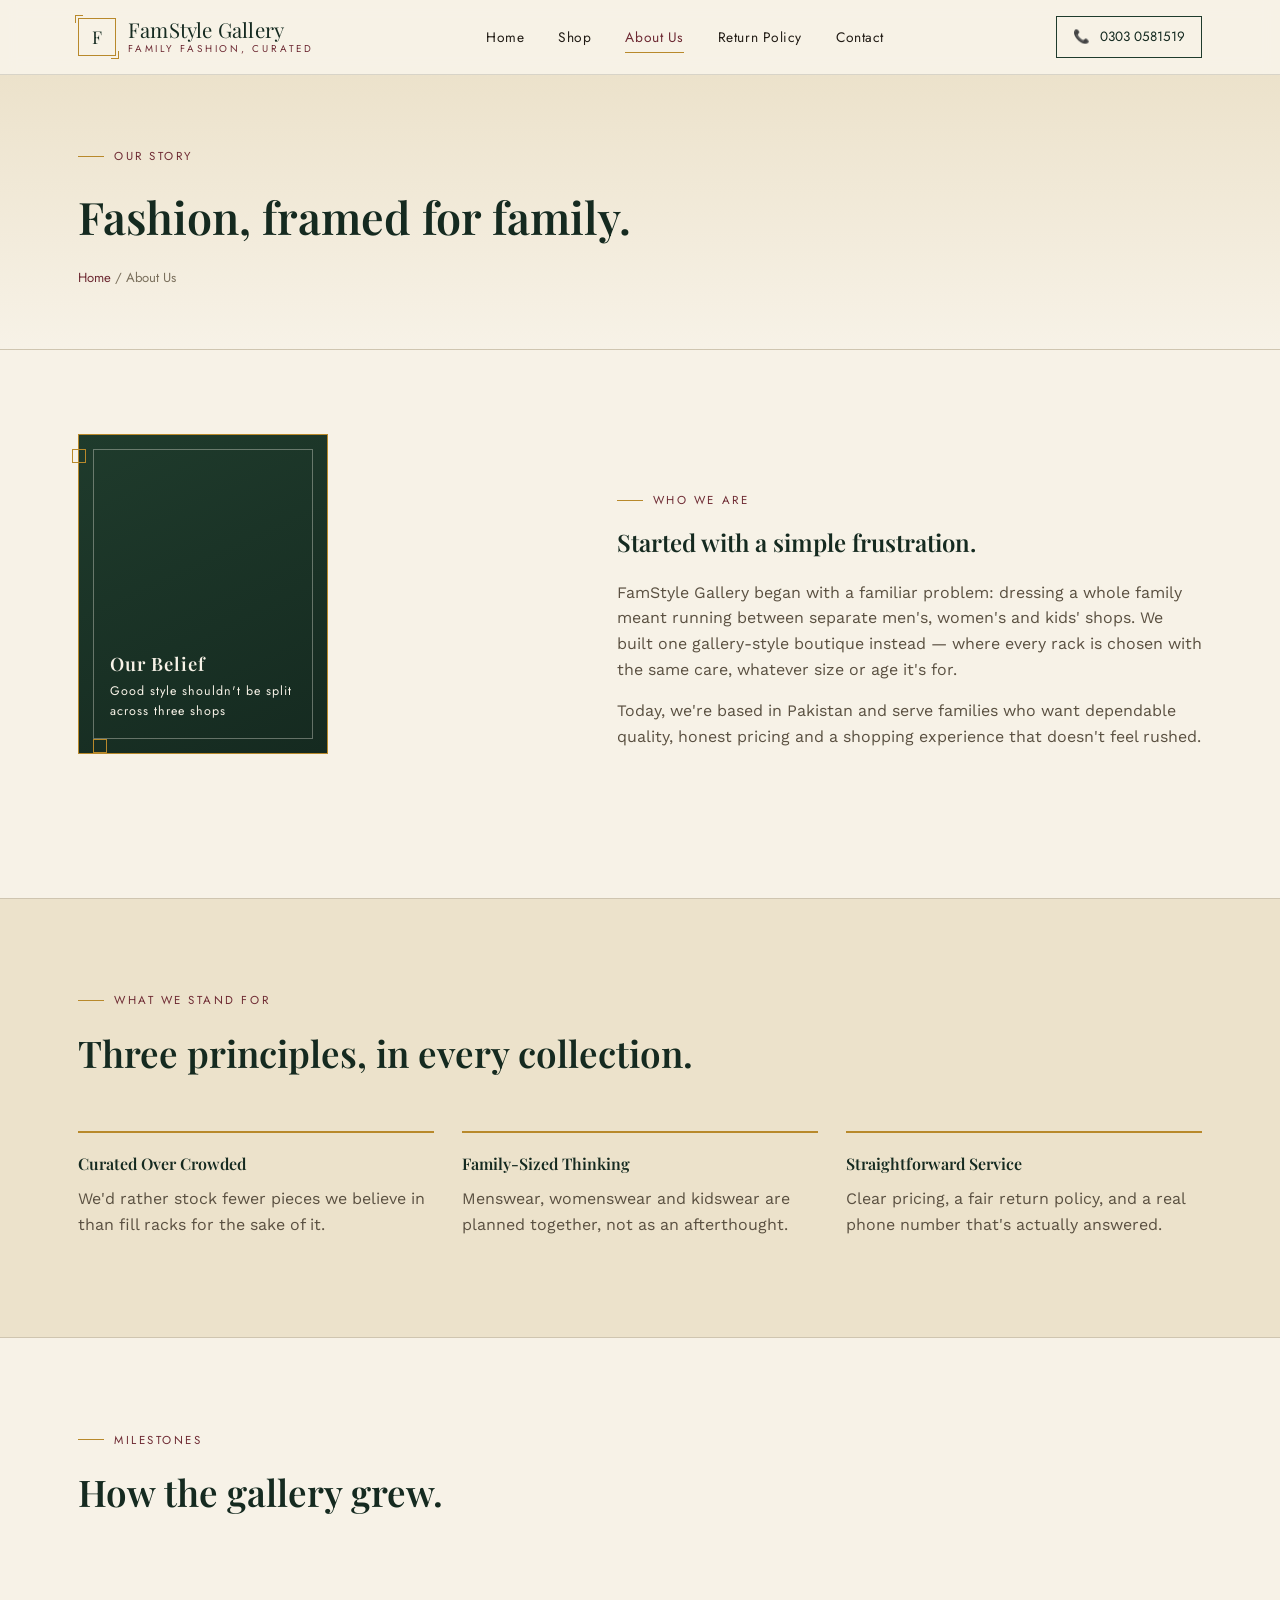
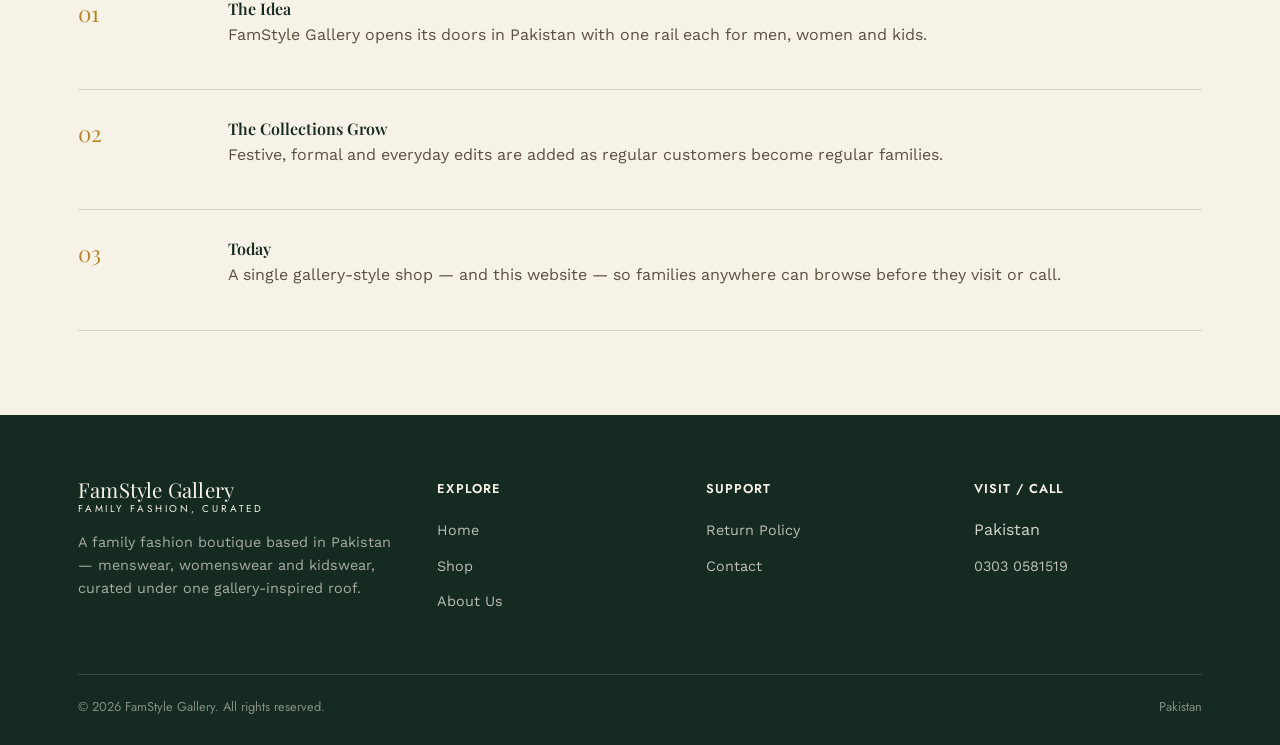
==== about.html @ d1aa27d8 "Add files via upload" ====
<!DOCTYPE html>
<html lang="en">
<head>
<meta charset="UTF-8">
<meta name="viewport" content="width=device-width, initial-scale=1.0">
<title>About Us | FamStyle Gallery</title>
<meta name="description" content="Learn about FamStyle Gallery, a family-run fashion boutique in Pakistan.">
<link rel="preconnect" href="https://fonts.googleapis.com">
<link href="https://fonts.googleapis.com/css2?family=Playfair+Display:wght@500;600;700&family=Work+Sans:wght@400;500;600&family=Jost:wght@400;500&display=swap" rel="stylesheet">
<link rel="stylesheet" href="style.css">
</head>
<body>

<header class="site-header">
  <div class="wrap">
    <a href="index.html" class="brand">
      <span class="brand-mark">F</span>
      <span class="brand-name">FamStyle Gallery<span>Family Fashion, Curated</span></span>
    </a>
    <nav class="main-nav">
      <ul>
        <li><a href="index.html">Home</a></li>
        <li><a href="shop.html">Shop</a></li>
        <li><a href="about.html" class="active">About Us</a></li>
        <li><a href="return-policy.html">Return Policy</a></li>
        <li><a href="contact.html">Contact</a></li>
      </ul>
    </nav>
    <a class="header-cta" href="tel:03030581519"><span>📞</span><span class="long">0303&nbsp;0581519</span></a>
    <button class="nav-toggle" aria-label="Toggle menu">☰ Menu</button>
  </div>
</header>

<section class="page-hero">
  <div class="wrap">
    <span class="eyebrow">Our Story</span>
    <h1>Fashion, framed for family.</h1>
    <p class="breadcrumb"><a href="index.html">Home</a> / About Us</p>
  </div>
</section>

<section class="reveal">
  <div class="wrap">
    <div class="split">
      <div class="split-visual">
        <div class="frame frame-a c-tl" style="left:0;">
          <div class="frame-inner">
            <div class="frame-tag"><b>Our Belief</b>Good style shouldn't be split across three shops</div>
          </div>
        </div>
      </div>
      <div>
        <span class="eyebrow">Who We Are</span>
        <h2 style="margin-top:14px;">Started with a simple frustration.</h2>
        <p style="margin-top:18px; color:#5a5041;">FamStyle Gallery began with a familiar problem: dressing a whole family meant running between separate men's, women's and kids' shops. We built one gallery-style boutique instead — where every rack is chosen with the same care, whatever size or age it's for.</p>
        <p style="color:#5a5041;">Today, we're based in Pakistan and serve families who want dependable quality, honest pricing and a shopping experience that doesn't feel rushed.</p>
      </div>
    </div>
  </div>
</section>

<section class="reveal" style="background:var(--sand); border-top:1px solid var(--line); border-bottom:1px solid var(--line);">
  <div class="wrap">
    <div class="section-head">
      <span class="eyebrow">What We Stand For</span>
      <h2>Three principles, in every collection.</h2>
    </div>
    <div class="value-grid">
      <div class="value-card">
        <h4>Curated Over Crowded</h4>
        <p style="color:#5a5041;">We'd rather stock fewer pieces we believe in than fill racks for the sake of it.</p>
      </div>
      <div class="value-card">
        <h4>Family-Sized Thinking</h4>
        <p style="color:#5a5041;">Menswear, womenswear and kidswear are planned together, not as an afterthought.</p>
      </div>
      <div class="value-card">
        <h4>Straightforward Service</h4>
        <p style="color:#5a5041;">Clear pricing, a fair return policy, and a real phone number that's actually answered.</p>
      </div>
    </div>
  </div>
</section>

<section class="reveal">
  <div class="wrap">
    <div class="section-head">
      <span class="eyebrow">Milestones</span>
      <h2>How the gallery grew.</h2>
    </div>
    <div class="timeline">
      <div class="timeline-item">
        <div class="yr">01</div>
        <div>
          <h4>The Idea</h4>
          <p style="color:#5a5041;">FamStyle Gallery opens its doors in Pakistan with one rail each for men, women and kids.</p>
        </div>
      </div>
      <div class="timeline-item">
        <div class="yr">02</div>
        <div>
          <h4>The Collections Grow</h4>
          <p style="color:#5a5041;">Festive, formal and everyday edits are added as regular customers become regular families.</p>
        </div>
      </div>
      <div class="timeline-item">
        <div class="yr">03</div>
        <div>
          <h4>Today</h4>
          <p style="color:#5a5041;">A single gallery-style shop — and this website — so families anywhere can browse before they visit or call.</p>
        </div>
      </div>
    </div>
  </div>
</section>

<footer class="site-footer">
  <div class="wrap">
    <div class="footer-grid">
      <div>
        <div class="brand-name">FamStyle Gallery<span>Family Fashion, Curated</span></div>
        <p style="margin-top:16px;">A family fashion boutique based in Pakistan — menswear, womenswear and kidswear, curated under one gallery-inspired roof.</p>
      </div>
      <div>
        <h4>Explore</h4>
        <ul class="footer-links">
          <li><a href="index.html">Home</a></li>
          <li><a href="shop.html">Shop</a></li>
          <li><a href="about.html">About Us</a></li>
        </ul>
      </div>
      <div>
        <h4>Support</h4>
        <ul class="footer-links">
          <li><a href="return-policy.html">Return Policy</a></li>
          <li><a href="contact.html">Contact</a></li>
        </ul>
      </div>
      <div>
        <h4>Visit / Call</h4>
        <ul class="footer-links">
          <li>Pakistan</li>
          <li><a href="tel:03030581519">0303 0581519</a></li>
        </ul>
      </div>
    </div>
    <div class="footer-bottom">
      <span>© 2026 FamStyle Gallery. All rights reserved.</span>
      <span>Pakistan</span>
    </div>
  </div>
</footer>

<script src="script.js"></script>
</body>
</html>
---- style.css ----
/* ==========================================================================
   FamStyle Gallery — design tokens
   Palette: deep forest, jewel maroon, antique gold, warm ivory, soft sand
   Type: Playfair Display (display) + Work Sans (body) + Jost (labels)
   Signature: gold corner-bracket "frame" motif on every showcased item
   ========================================================================== */

:root{
  --ink:        #211b14;
  --ivory:      #f7f2e7;
  --sand:       #ece2cb;
  --forest:     #1f3b2c;
  --forest-deep:#152A20;
  --maroon:     #6e2a33;
  --gold:       #b8892b;
  --gold-light: #d9b56a;
  --line:       rgba(33,27,20,0.14);

  --font-display: "Playfair Display", "Georgia", serif;
  --font-body:    "Work Sans", "Segoe UI", sans-serif;
  --font-label:   "Jost", "Work Sans", sans-serif;

  --max: 1180px;
}

*{ box-sizing:border-box; }
html{ scroll-behavior:smooth; }
body{
  margin:0;
  background:var(--ivory);
  color:var(--ink);
  font-family:var(--font-body);
  font-size:16px;
  line-height:1.6;
  -webkit-font-smoothing:antialiased;
}
img{ max-width:100%; display:block; }
a{ color:inherit; text-decoration:none; }
ul{ list-style:none; margin:0; padding:0; }
h1,h2,h3,h4{ font-family:var(--font-display); font-weight:600; margin:0; color:var(--forest-deep); }
p{ margin:0 0 1em; }

.wrap{ max-width:var(--max); margin:0 auto; padding:0 28px; }

.eyebrow{
  font-family:var(--font-label);
  text-transform:uppercase;
  letter-spacing:0.22em;
  font-size:0.72rem;
  color:var(--maroon);
  display:inline-flex;
  align-items:center;
  gap:10px;
}
.eyebrow::before{
  content:"";
  width:26px; height:1px;
  background:var(--gold);
  display:inline-block;
}

/* ---------- header ---------- */
.site-header{
  position:sticky; top:0; z-index:50;
  background:rgba(247,242,231,0.92);
  backdrop-filter:blur(8px);
  border-bottom:1px solid var(--line);
}
.site-header .wrap{
  display:flex; align-items:center; justify-content:space-between;
  padding-top:16px; padding-bottom:16px;
}
.brand{ display:flex; align-items:center; gap:12px; }
.brand-mark{
  width:38px; height:38px;
  border:1.5px solid var(--gold);
  position:relative;
  display:flex; align-items:center; justify-content:center;
  font-family:var(--font-display);
  font-size:1.1rem;
  color:var(--forest-deep);
  flex:none;
}
.brand-mark::before,.brand-mark::after{
  content:""; position:absolute; width:7px; height:7px;
  border:1.5px solid var(--gold);
}
.brand-mark::before{ top:-4px; left:-4px; border-right:none; border-bottom:none; }
.brand-mark::after{ bottom:-4px; right:-4px; border-left:none; border-top:none; }
.brand-name{ font-family:var(--font-display); font-size:1.28rem; letter-spacing:0.01em; color:var(--forest-deep); line-height:1.1; }
.brand-name span{ display:block; font-family:var(--font-label); font-size:0.62rem; letter-spacing:0.28em; color:var(--maroon); text-transform:uppercase; margin-top:3px; }

.main-nav ul{ display:flex; gap:34px; align-items:center; }
.main-nav a{
  font-family:var(--font-label);
  font-size:0.86rem;
  letter-spacing:0.04em;
  color:var(--ink);
  position:relative;
  padding:6px 0;
}
.main-nav a::after{
  content:""; position:absolute; left:0; right:100%; bottom:0; height:1px;
  background:var(--gold); transition:right .25s ease;
}
.main-nav a:hover::after, .main-nav a.active::after{ right:0; }
.main-nav a.active{ color:var(--maroon); }

.header-cta{
  display:flex; align-items:center; gap:10px;
  font-family:var(--font-label); font-size:0.84rem;
  border:1px solid var(--forest); padding:9px 16px;
  color:var(--forest-deep);
  white-space:nowrap;
}
.header-cta:hover{ background:var(--forest); color:var(--ivory); }

.nav-toggle{ display:none; background:none; border:1px solid var(--line); padding:8px 10px; font-family:var(--font-label); }

/* ---------- hero ---------- */
.hero{
  position:relative;
  padding:96px 0 84px;
  background:
    radial-gradient(1100px 480px at 85% -10%, rgba(184,137,43,0.14), transparent 60%),
    linear-gradient(180deg, var(--ivory) 0%, var(--sand) 100%);
  overflow:hidden;
  border-bottom:1px solid var(--line);
}
.hero .wrap{ display:grid; grid-template-columns:1.1fr 0.9fr; gap:56px; align-items:center; }
.hero h1{
  font-size:clamp(2.4rem, 4.6vw, 3.6rem);
  line-height:1.08;
  margin:18px 0 22px;
}
.hero h1 em{ font-style:italic; color:var(--maroon); }
.hero p.lede{ max-width:46ch; color:#463d31; font-size:1.05rem; }
.hero-actions{ display:flex; gap:16px; margin-top:30px; flex-wrap:wrap; }

.btn{
  font-family:var(--font-label);
  letter-spacing:0.03em;
  font-size:0.9rem;
  padding:14px 26px;
  border:1px solid var(--forest);
  display:inline-block;
  cursor:pointer;
}
.btn-solid{ background:var(--forest); color:var(--ivory); }
.btn-solid:hover{ background:var(--forest-deep); }
.btn-outline{ background:transparent; color:var(--forest-deep); }
.btn-outline:hover{ background:var(--forest); color:var(--ivory); }
.btn-gold{ border-color:var(--gold); color:var(--maroon); }
.btn-gold:hover{ background:var(--gold); color:var(--ivory); }

/* hero framed showcase */
.frame-stage{ position:relative; height:420px; }
.frame{
  position:absolute;
  border:1.5px solid var(--gold);
  padding:14px;
}
.frame::before,.frame::after{ content:""; position:absolute; width:12px; height:12px; border:1.5px solid var(--gold); }
.frame.c-tl::before,.frame.c-bl::before{ left:-6px; }
.frame.c-tr::before,.frame.c-br::before{ right:-6px; }
.frame-a{ width:250px; height:320px; top:0; left:20px; background:linear-gradient(155deg,var(--forest) 0%,var(--forest-deep) 100%); }
.frame-b{ width:210px; height:260px; bottom:0; right:0; background:linear-gradient(155deg,var(--maroon) 0%,#4c1c23 100%); }
.frame-inner{ width:100%; height:100%; border:1px solid rgba(247,242,231,0.35); display:flex; align-items:flex-end; padding:16px; }
.frame-tag{ font-family:var(--font-label); color:var(--ivory); font-size:0.78rem; letter-spacing:0.08em; }
.frame-tag b{ display:block; font-family:var(--font-display); font-size:1.15rem; font-weight:600; margin-bottom:4px; }

/* ---------- section shell ---------- */
section{ padding:84px 0; }
.section-head{ max-width:640px; margin-bottom:48px; }
.section-head h2{ font-size:clamp(1.7rem,3vw,2.3rem); margin-top:14px; }
.section-head p{ color:#5a5041; margin-top:14px; }
.divider{ border:none; border-top:1px solid var(--line); margin:0; }

/* ---------- collections / gallery cards ---------- */
.gallery-grid{ display:grid; grid-template-columns:repeat(3,1fr); gap:30px; }
.gallery-card{ position:relative; }
.gallery-frame{
  border:1.5px solid var(--gold);
  padding:12px;
  position:relative;
}
.gallery-frame::before,.gallery-frame::after{ content:""; position:absolute; width:14px; height:14px; border:1.5px solid var(--gold); }
.gallery-frame::before{ top:-6px; left:-6px; border-right:none; border-bottom:none; }
.gallery-frame::after{ bottom:-6px; right:-6px; border-left:none; border-top:none; }
.gallery-art{
  height:300px;
  display:flex; align-items:center; justify-content:center;
  color:var(--ivory);
  font-family:var(--font-display);
  font-size:1.4rem;
  text-align:center;
  padding:20px;
  position:relative;
}
.gallery-art span{ position:relative; z-index:2; }
.gallery-art.men{ background:linear-gradient(160deg,#1f3b2c,#0f231a); }
.gallery-art.women{ background:linear-gradient(160deg,#6e2a33,#3f1319); }
.gallery-art.kids{ background:linear-gradient(160deg,#b8892b,#8a651c); }
.plaque{
  margin-top:16px; display:flex; justify-content:space-between; align-items:baseline;
  font-family:var(--font-label); font-size:0.82rem;
}
.plaque .num{ color:var(--gold); letter-spacing:0.1em; }
.plaque h4{ font-size:1.05rem; margin:6px 0 4px; }
.plaque .desc{ color:#5a5041; font-size:0.85rem; }

/* ---------- strip / promise ---------- */
.promise-strip{
  background:var(--forest-deep); color:var(--ivory);
}
.promise-strip .wrap{
  display:grid; grid-template-columns:repeat(4,1fr); gap:30px;
}
.promise-item{ border-left:1px solid rgba(247,242,231,0.2); padding-left:20px; }
.promise-item:first-child{ border-left:none; padding-left:0; }
.promise-item h4{ color:var(--ivory); font-size:1rem; margin-bottom:8px; }
.promise-item p{ color:rgba(247,242,231,0.72); font-size:0.9rem; margin:0; }

/* ---------- about teaser / split ---------- */
.split{ display:grid; grid-template-columns:0.9fr 1.1fr; gap:60px; align-items:center; }
.split .frame-a, .split .frame-b{ position:static; }
.split-visual{ position:relative; height:380px; }

/* ---------- footer ---------- */
.site-footer{ background:var(--forest-deep); color:rgba(247,242,231,0.85); padding:64px 0 28px; }
.footer-grid{ display:grid; grid-template-columns:1.4fr 1fr 1fr 1fr; gap:40px; }
.site-footer h4{ color:var(--ivory); font-family:var(--font-label); letter-spacing:0.08em; text-transform:uppercase; font-size:0.8rem; margin-bottom:18px; }
.site-footer .brand-name, .site-footer .brand-name span{ color:var(--ivory); }
.site-footer p{ color:rgba(247,242,231,0.65); font-size:0.9rem; }
.footer-links li{ margin-bottom:10px; }
.footer-links a{ font-size:0.9rem; color:rgba(247,242,231,0.75); }
.footer-links a:hover{ color:var(--gold-light); }
.footer-bottom{
  margin-top:50px; padding-top:22px; border-top:1px solid rgba(247,242,231,0.15);
  display:flex; justify-content:space-between; font-size:0.8rem; color:rgba(247,242,231,0.5);
  font-family:var(--font-label);
}

/* ---------- page hero (inner pages) ---------- */
.page-hero{
  padding:64px 0 48px;
  background:linear-gradient(180deg, var(--sand) 0%, var(--ivory) 100%);
  border-bottom:1px solid var(--line);
}
.page-hero h1{ font-size:clamp(2rem,4vw,2.8rem); margin-top:16px; }
.breadcrumb{ font-family:var(--font-label); font-size:0.82rem; color:#7a6f5c; margin-top:14px; }
.breadcrumb a{ color:var(--maroon); }

/* ---------- shop page ---------- */
.filter-row{
  display:flex; gap:12px; flex-wrap:wrap; margin-bottom:44px;
}
.filter-pill{
  font-family:var(--font-label); font-size:0.82rem; padding:9px 18px;
  border:1px solid var(--line); color:#5a5041;
}
.filter-pill.active{ border-color:var(--forest); color:var(--forest-deep); background:var(--sand); }
.shop-grid{ display:grid; grid-template-columns:repeat(3,1fr); gap:34px 30px; }
.product{ }
.product .gallery-art{ height:260px; font-size:1.15rem; }
.product-meta{ display:flex; justify-content:space-between; align-items:flex-start; margin-top:16px; }
.product-meta h4{ font-size:1rem; margin-bottom:4px; }
.product-meta .cat{ font-family:var(--font-label); font-size:0.72rem; letter-spacing:0.08em; text-transform:uppercase; color:var(--maroon); }
.price{ font-family:var(--font-label); color:var(--forest-deep); font-size:0.95rem; white-space:nowrap; }
.product-cta{ margin-top:12px; }
.product-cta a{ font-family:var(--font-label); font-size:0.8rem; color:var(--forest-deep); border-bottom:1px solid var(--gold); }

/* ---------- about page ---------- */
.timeline{ display:grid; gap:0; }
.timeline-item{
  display:grid; grid-template-columns:120px 1fr; gap:30px;
  padding:26px 0; border-bottom:1px solid var(--line);
}
.timeline-item .yr{ font-family:var(--font-display); font-size:1.4rem; color:var(--gold); }
.value-grid{ display:grid; grid-template-columns:repeat(3,1fr); gap:28px; }
.value-card{ border-top:2px solid var(--gold); padding-top:18px; }
.value-card h4{ margin-bottom:10px; }

/* ---------- return policy page ---------- */
.policy-list{ display:grid; gap:0; max-width:820px; }
.policy-item{ padding:28px 0; border-bottom:1px solid var(--line); display:grid; grid-template-columns:56px 1fr; gap:24px; }
.policy-item .pnum{ font-family:var(--font-display); font-size:1.3rem; color:var(--gold); }
.policy-item h4{ margin-bottom:8px; }
.policy-item p{ color:#5a5041; margin:0; }
.note-box{
  margin-top:40px; border:1px solid var(--gold); padding:26px 28px; max-width:820px;
  background:rgba(184,137,43,0.06);
}
.note-box h4{ color:var(--maroon); margin-bottom:8px; }

/* ---------- contact page ---------- */
.contact-grid{ display:grid; grid-template-columns:1fr 1fr; gap:60px; }
.contact-card{ border:1px solid var(--line); padding:30px; margin-bottom:18px; }
.contact-card h4{ font-size:0.95rem; }
.contact-card .val{ font-family:var(--font-display); font-size:1.25rem; color:var(--forest-deep); margin-top:8px; }
.contact-card .sub{ font-size:0.85rem; color:#7a6f5c; margin-top:4px; }
.form-field{ margin-bottom:20px; }
.form-field label{ display:block; font-family:var(--font-label); font-size:0.8rem; letter-spacing:0.05em; text-transform:uppercase; color:#5a5041; margin-bottom:8px; }
.form-field input, .form-field textarea{
  width:100%; border:none; border-bottom:1px solid var(--line); background:transparent;
  padding:10px 2px; font-family:var(--font-body); font-size:0.98rem; color:var(--ink);
}
.form-field input:focus, .form-field textarea:focus{ outline:none; border-bottom-color:var(--gold); }
.map-note{
  height:260px; border:1px solid var(--line); display:flex; align-items:center; justify-content:center;
  font-family:var(--font-label); color:#7a6f5c; font-size:0.9rem; text-align:center; padding:20px;
  background:repeating-linear-gradient(45deg, var(--sand), var(--sand) 10px, var(--ivory) 10px, var(--ivory) 20px);
}

/* ---------- reveal on scroll ---------- */
.reveal{ opacity:0; transform:translateY(18px); transition:opacity .6s ease, transform .6s ease; }
.reveal.in{ opacity:1; transform:translateY(0); }

/* ---------- focus ---------- */
a:focus-visible, button:focus-visible, input:focus-visible, textarea:focus-visible{
  outline:2px solid var(--maroon); outline-offset:2px;
}

/* ---------- responsive ---------- */
@media (max-width: 980px){
  .main-nav{ display:none; }
  .nav-toggle{ display:inline-block; }
  .header-cta span.long{ display:none; }
  .hero .wrap{ grid-template-columns:1fr; }
  .frame-stage{ height:320px; }
  .gallery-grid, .shop-grid{ grid-template-columns:1fr 1fr; }
  .promise-strip .wrap{ grid-template-columns:1fr 1fr; }
  .footer-grid{ grid-template-columns:1fr 1fr; }
  .split{ grid-template-columns:1fr; }
  .contact-grid{ grid-template-columns:1fr; }
}
@media (max-width: 620px){
  .gallery-grid, .shop-grid, .promise-strip .wrap, .footer-grid, .value-grid{ grid-template-columns:1fr; }
  .timeline-item{ grid-template-columns:1fr; gap:8px; }
  .policy-item{ grid-template-columns:1fr; gap:8px; }
  .hero{ padding:64px 0 56px; }
  section{ padding:56px 0; }
}
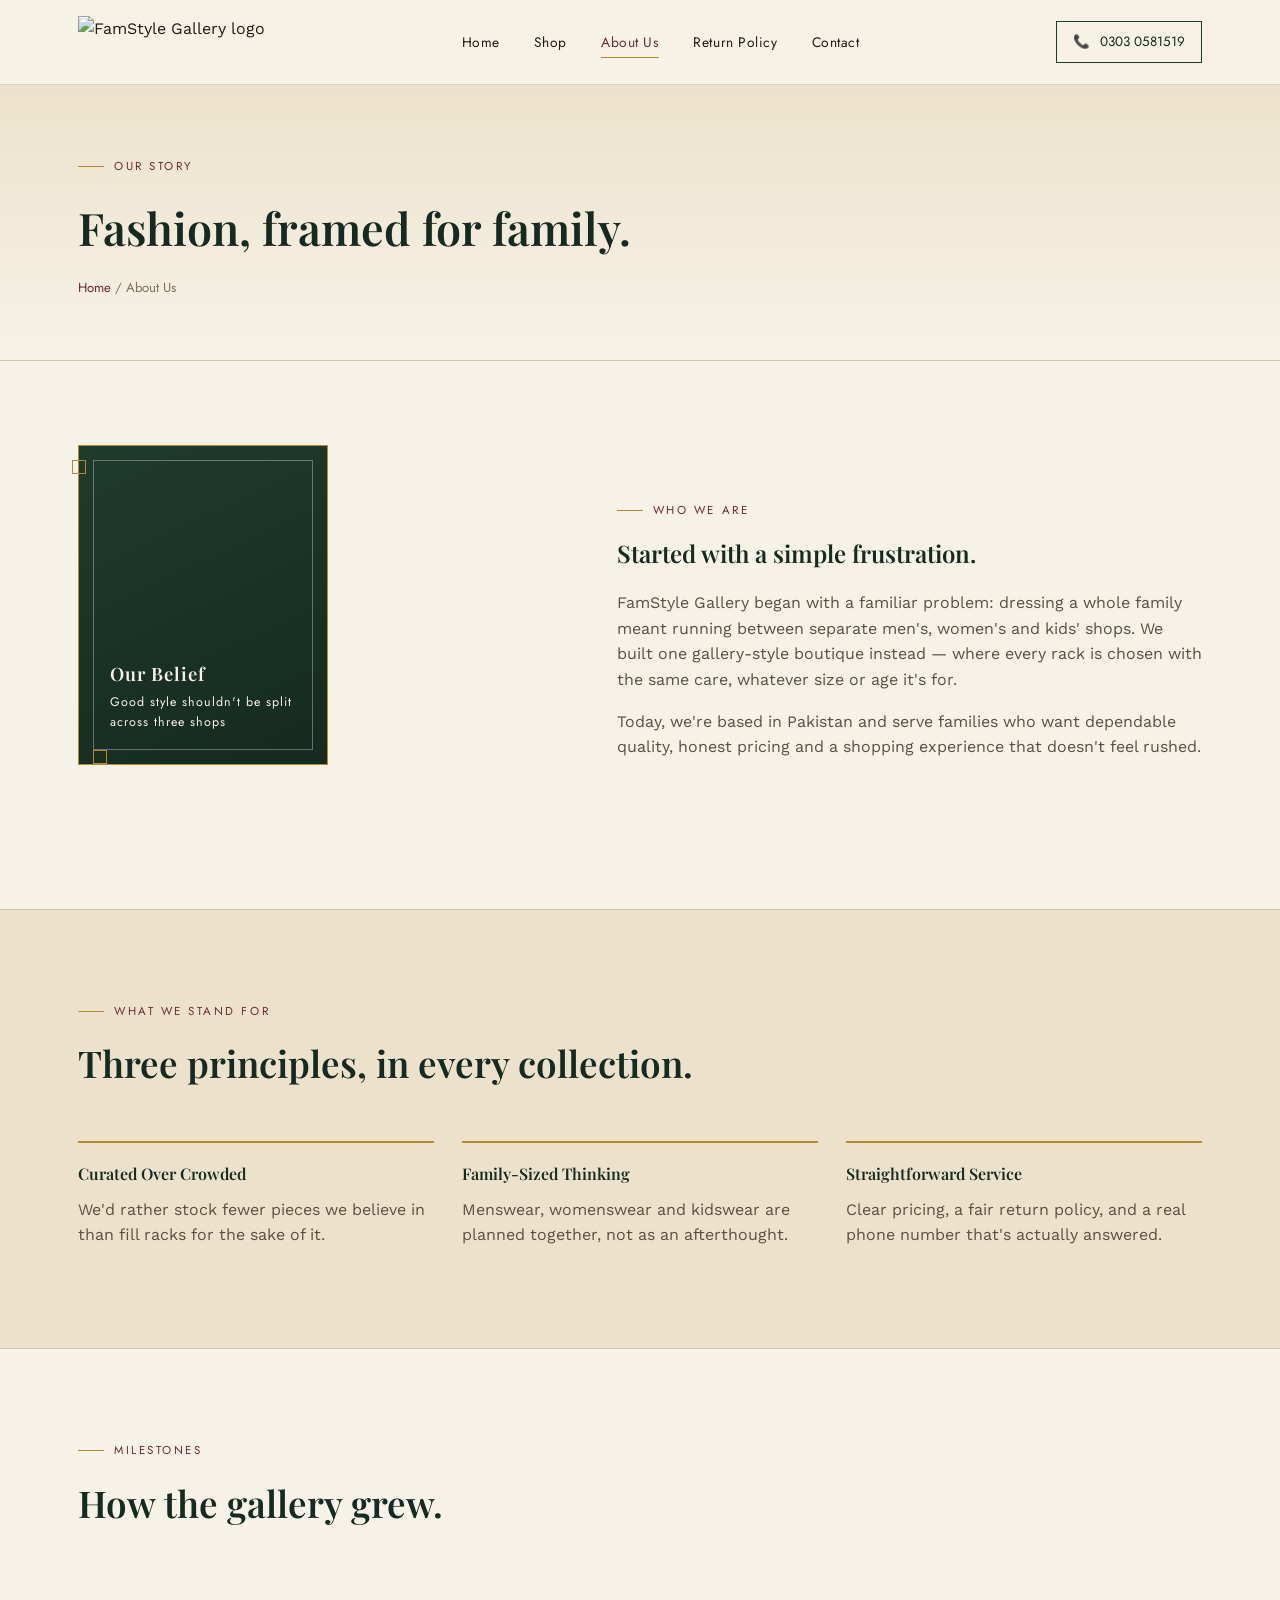
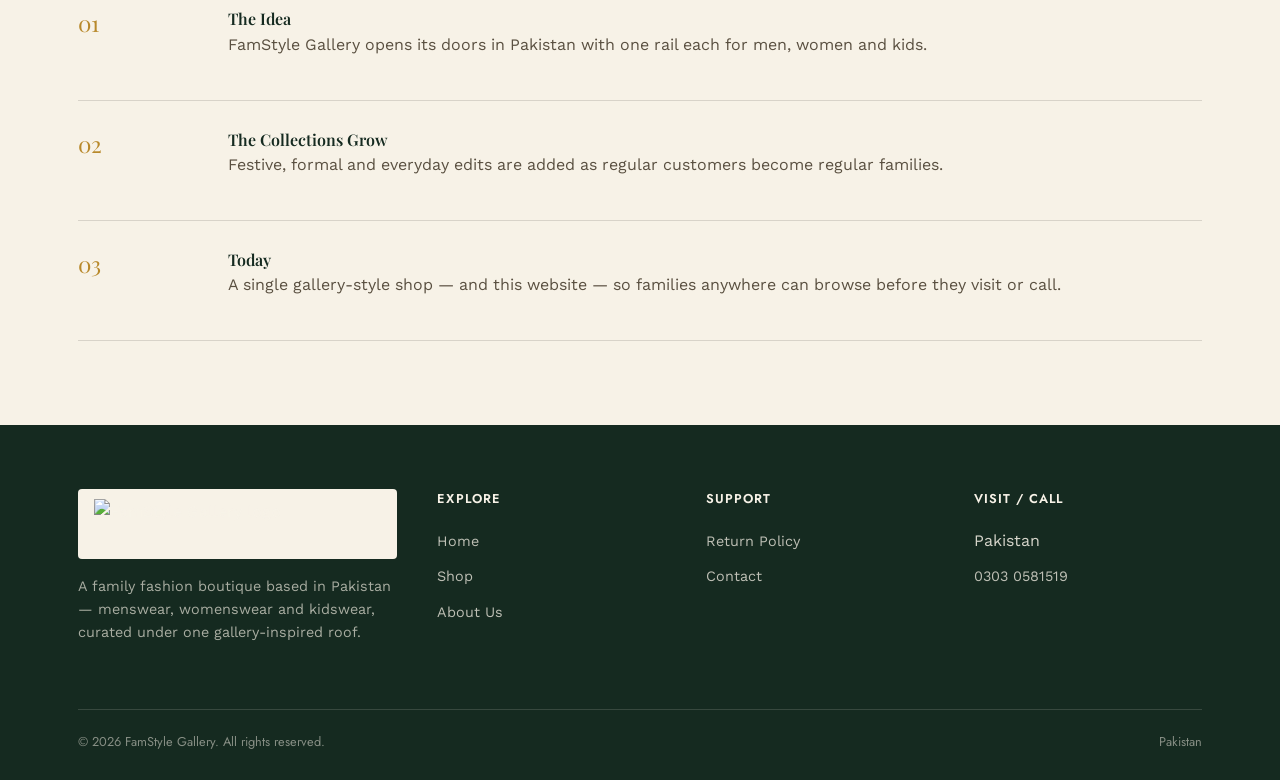
==== commit e3b61c86: "Add files via upload" ====
--- a/about.html
+++ b/about.html
@@ -14,8 +14,7 @@
 <header class="site-header">
   <div class="wrap">
     <a href="index.html" class="brand">
-      <span class="brand-mark">F</span>
-      <span class="brand-name">FamStyle Gallery<span>Family Fashion, Curated</span></span>
+      <img src="images/logo.png" alt="FamStyle Gallery logo" class="logo-img">
     </a>
     <nav class="main-nav">
       <ul>
@@ -118,7 +117,7 @@
   <div class="wrap">
     <div class="footer-grid">
       <div>
-        <div class="brand-name">FamStyle Gallery<span>Family Fashion, Curated</span></div>
+        <img src="images/logo.png" alt="FamStyle Gallery logo" class="footer-logo">
         <p style="margin-top:16px;">A family fashion boutique based in Pakistan — menswear, womenswear and kidswear, curated under one gallery-inspired roof.</p>
       </div>
       <div>
--- a/style.css
+++ b/style.css
@@ -71,24 +71,10 @@
   padding-top:16px; padding-bottom:16px;
 }
 .brand{ display:flex; align-items:center; gap:12px; }
-.brand-mark{
-  width:38px; height:38px;
-  border:1.5px solid var(--gold);
-  position:relative;
-  display:flex; align-items:center; justify-content:center;
-  font-family:var(--font-display);
-  font-size:1.1rem;
-  color:var(--forest-deep);
-  flex:none;
-}
-.brand-mark::before,.brand-mark::after{
-  content:""; position:absolute; width:7px; height:7px;
-  border:1.5px solid var(--gold);
-}
-.brand-mark::before{ top:-4px; left:-4px; border-right:none; border-bottom:none; }
-.brand-mark::after{ bottom:-4px; right:-4px; border-left:none; border-top:none; }
+.logo-img{ height:52px; width:auto; flex:none; }
 .brand-name{ font-family:var(--font-display); font-size:1.28rem; letter-spacing:0.01em; color:var(--forest-deep); line-height:1.1; }
 .brand-name span{ display:block; font-family:var(--font-label); font-size:0.62rem; letter-spacing:0.28em; color:var(--maroon); text-transform:uppercase; margin-top:3px; }
+.footer-logo{ height:70px; width:auto; margin-bottom:16px; background:var(--ivory); padding:10px 16px; border-radius:4px; }
 
 .main-nav ul{ display:flex; gap:34px; align-items:center; }
 .main-nav a{
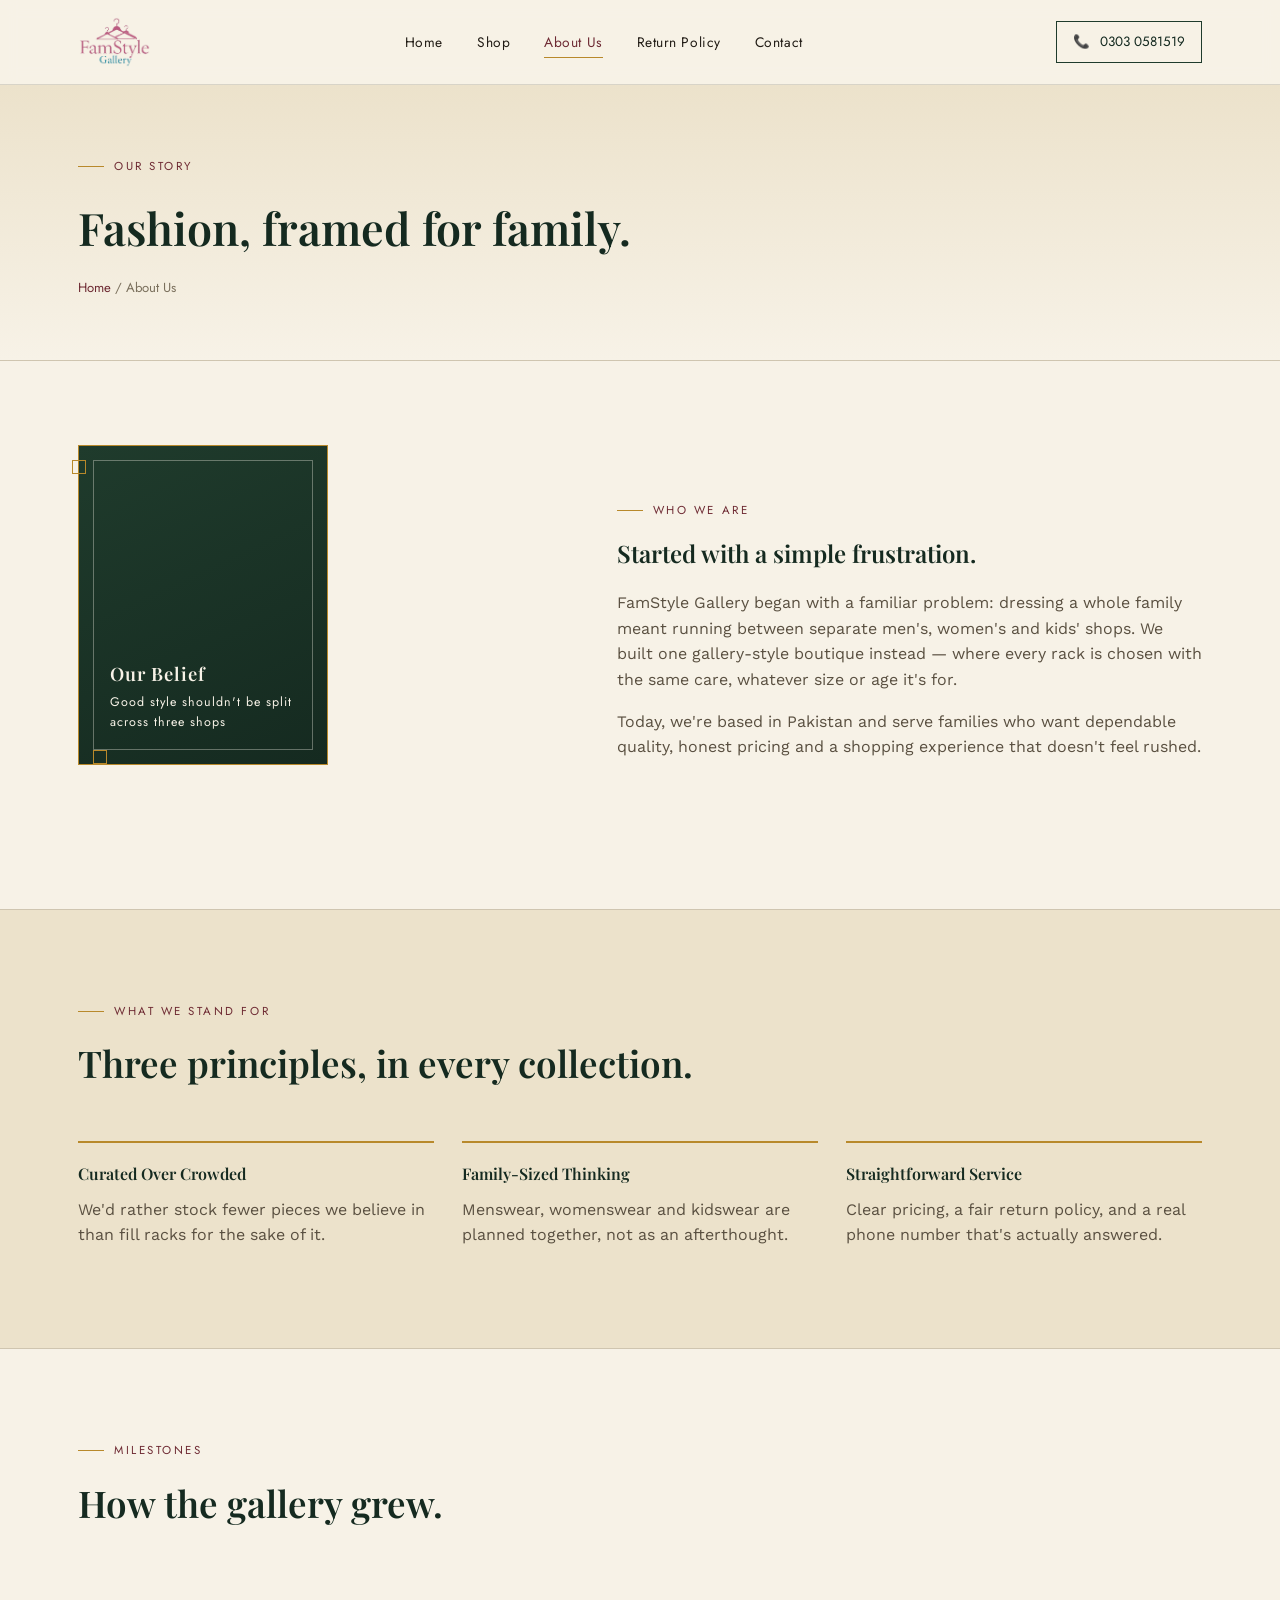
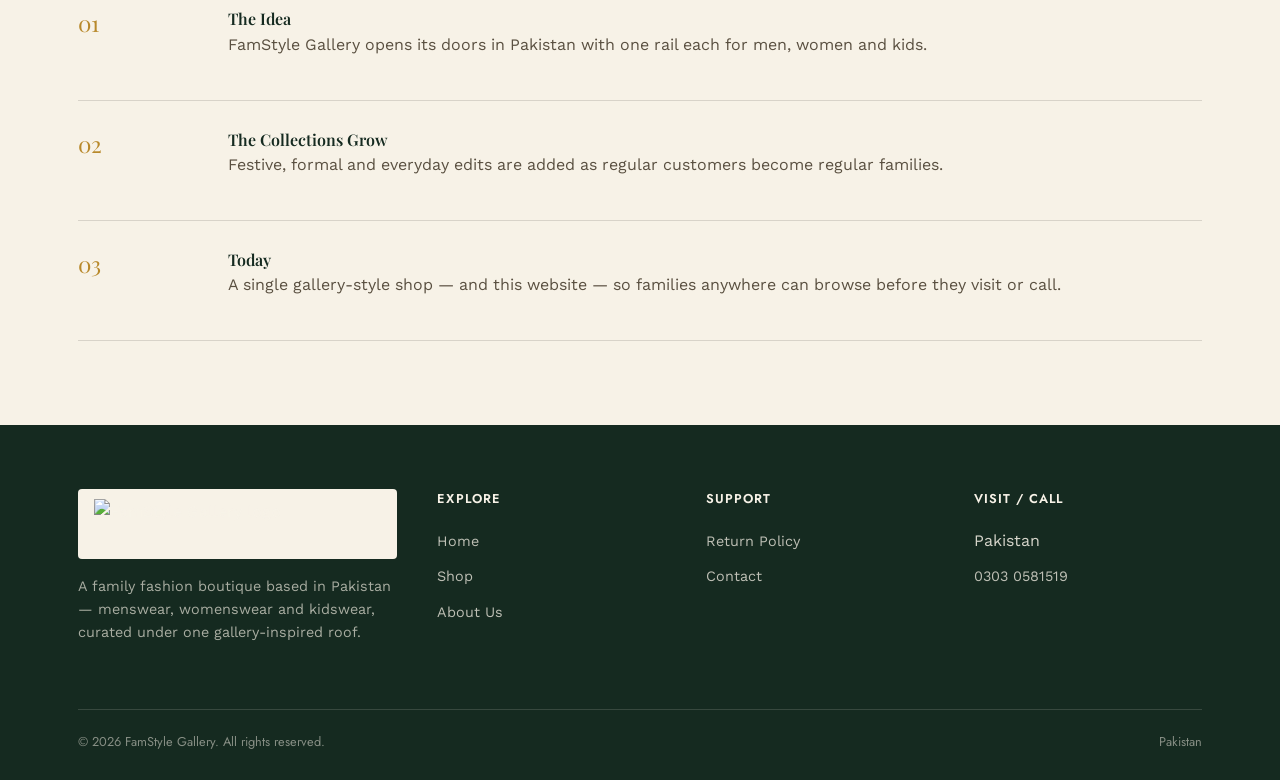
==== commit cbe247f2: "Update about.html" ====
--- a/about.html
+++ b/about.html
@@ -14,7 +14,7 @@
 <header class="site-header">
   <div class="wrap">
     <a href="index.html" class="brand">
-      <img src="images/logo.png" alt="FamStyle Gallery logo" class="logo-img">
+      <img src="logo.png" alt="FamStyle Gallery logo" class="logo-img">
     </a>
     <nav class="main-nav">
       <ul>
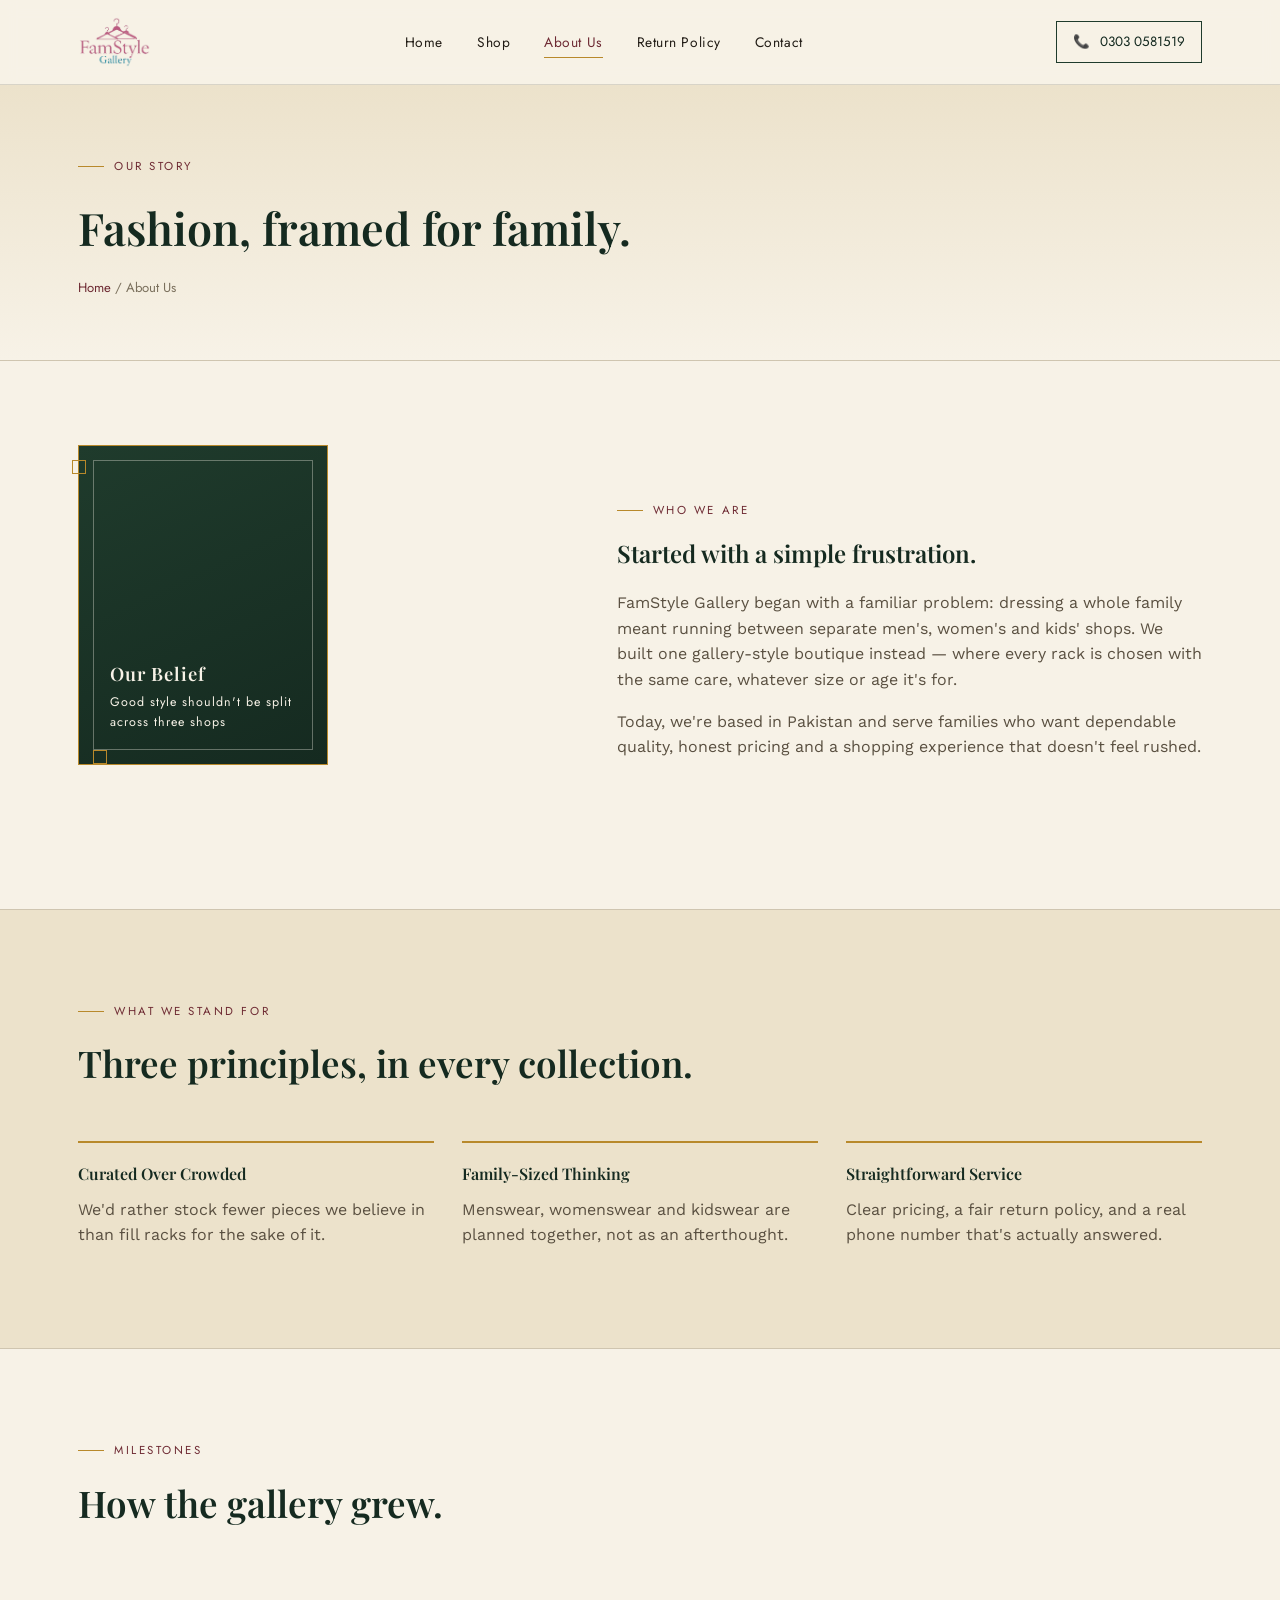
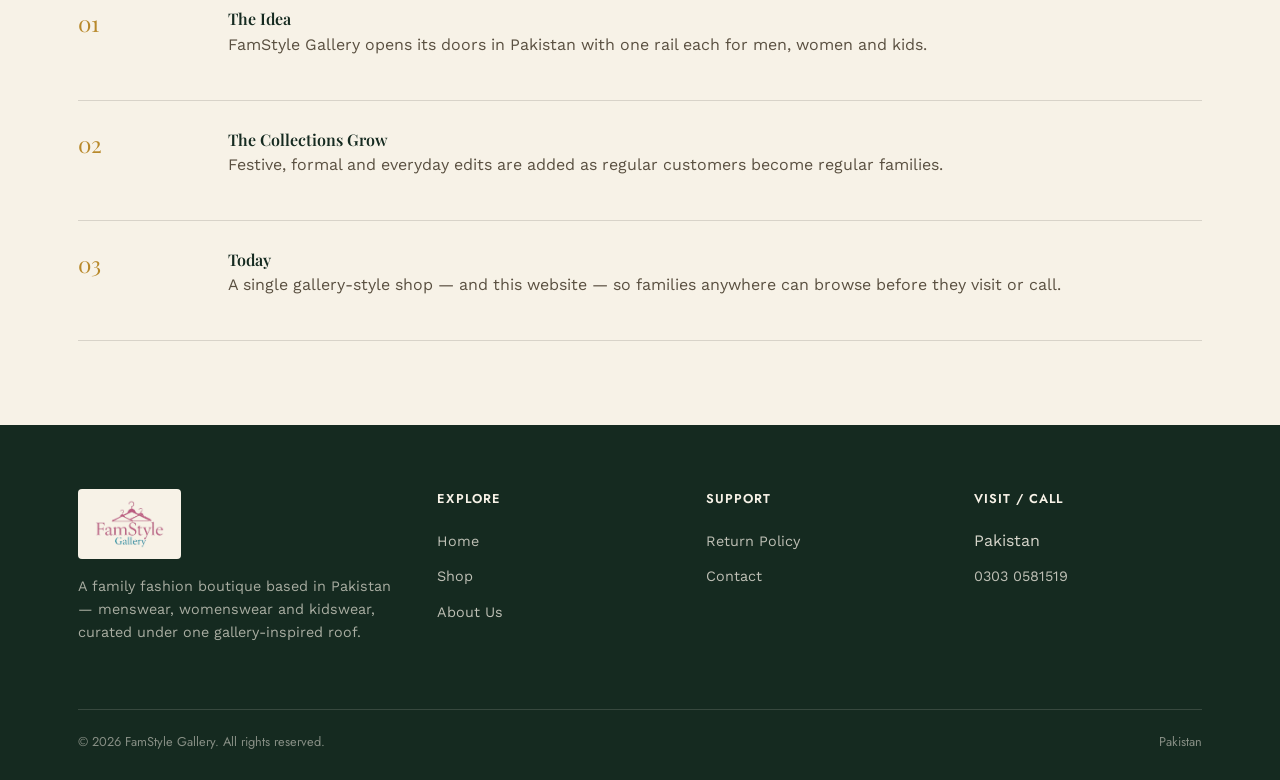
==== commit a8b03926: "Update about.html" ====
--- a/about.html
+++ b/about.html
@@ -117,7 +117,7 @@
   <div class="wrap">
     <div class="footer-grid">
       <div>
-        <img src="images/logo.png" alt="FamStyle Gallery logo" class="footer-logo">
+        <img src="logo.png" alt="FamStyle Gallery logo" class="footer-logo">
         <p style="margin-top:16px;">A family fashion boutique based in Pakistan — menswear, womenswear and kidswear, curated under one gallery-inspired roof.</p>
       </div>
       <div>
